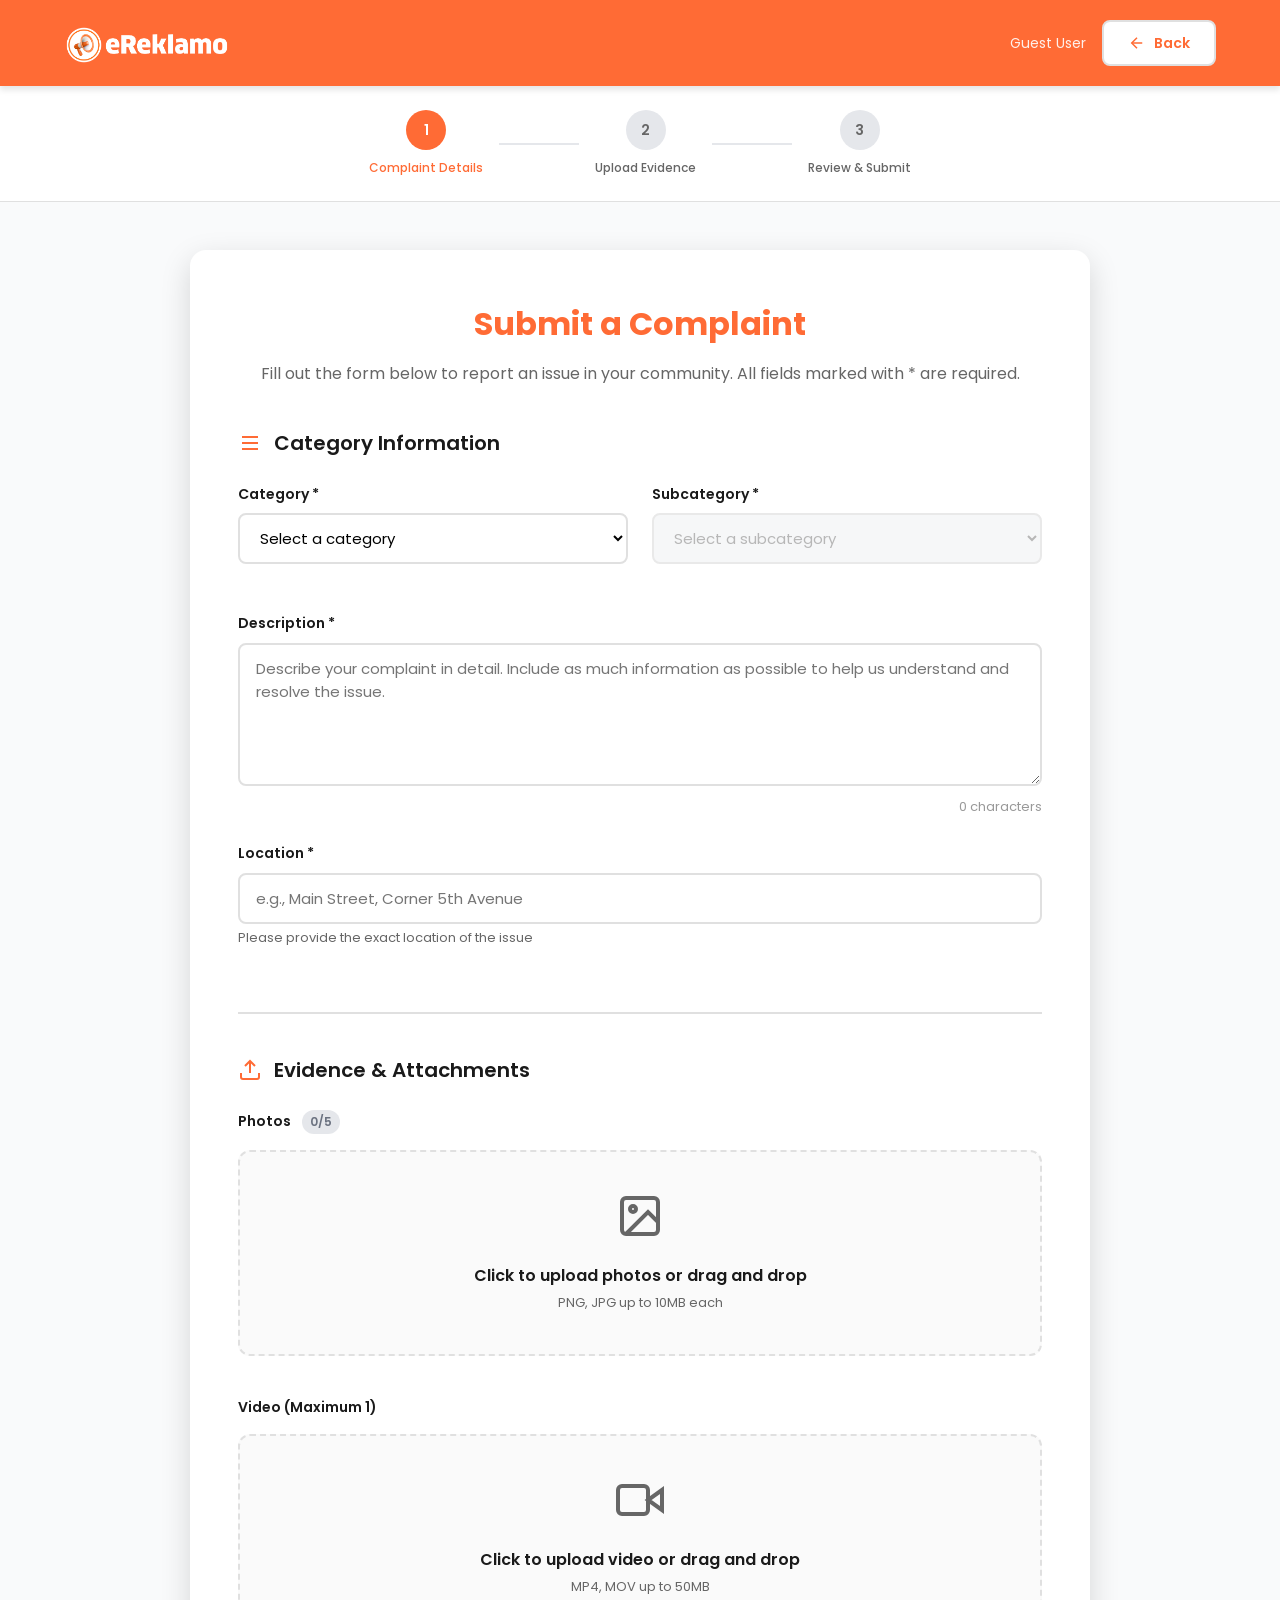
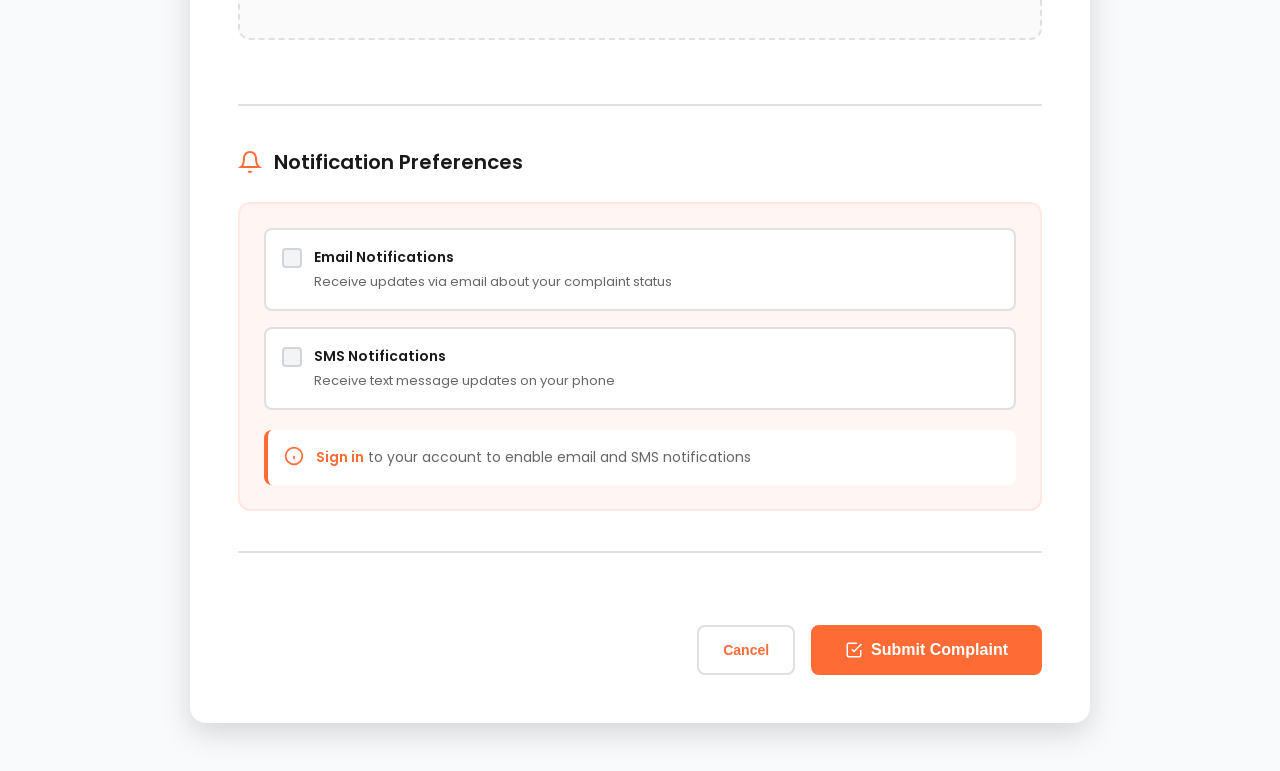
==== index.html @ ff2fb3d8 "progress oct 6" ====
<!DOCTYPE html>
<html lang="en">
<head>
    <meta charset="UTF-8">
    <meta name="viewport" content="width=device-width, initial-scale=1.0">
    <title>Submit Complaint - eReklamo</title>
    <link rel="stylesheet" href="index.css">
    <link href="https://fonts.googleapis.com/css2?family=Inter:wght@400;500;600;700&display=swap" rel="stylesheet">
    <link rel="icon" type="image/png" href="logos/eReklamo_Icon.png">
</head>
<body>
    <!-- Header -->
    <header class="header">
        <div class="container">
            <div class="header-content">
                <div class="logo">
                    <img class="ereklamo-logo" src="logos/eReklamo_White.png" />
                </div>
                <div class="header-right">
                    <span class="user-status" id="userStatus">Guest User</span>
                    <a href="landing_page.html" class="btn btn-outline">
                        <svg class="btn-icon" viewBox="0 0 24 24" fill="none" stroke="currentColor">
                            <line x1="19" y1="12" x2="5" y2="12"></line>
                            <polyline points="12 19 5 12 12 5"></polyline>
                        </svg>
                        Back
                    </a>
                </div>
            </div>
        </div>
    </header>

    <!-- Progress Indicator -->
    <div class="progress-container">
        <div class="container">
            <div class="progress-steps">
                <div class="progress-step active">
                    <div class="step-circle">1</div>
                    <span class="step-label">Complaint Details</span>
                </div>
                <div class="progress-line"></div>
                <div class="progress-step">
                    <div class="step-circle">2</div>
                    <span class="step-label">Upload Evidence</span>
                </div>
                <div class="progress-line"></div>
                <div class="progress-step">
                    <div class="step-circle">3</div>
                    <span class="step-label">Review & Submit</span>
                </div>
            </div>
        </div>
    </div>

    <!-- Main Form Section -->
    <main class="main-content">
        <div class="container">
            <div class="form-wrapper">
                <div class="form-header">
                    <h2 class="form-title">Submit a Complaint</h2>
                    <p class="form-description">Fill out the form below to report an issue in your community. All fields marked with * are required.</p>
                </div>

                <form id="complaintForm" class="complaint-form">
                    <!-- Category Section -->
                    <div class="form-section">
                        <h3 class="section-title">
                            <svg class="section-icon" viewBox="0 0 24 24" fill="none" stroke="currentColor">
                                <path d="M4 6h16M4 12h16M4 18h16"></path>
                            </svg>
                            Category Information
                        </h3>

                        <div class="form-row">
                            <div class="form-group">
                                <label for="category">Category *</label>
                                <select id="category" name="category" required>
                                    <option value="">Select a category</option>
                                    <option value="infrastructure">Infrastructure</option>
                                    <option value="environment">Environment</option>/option>
                                    <option value="peace_and_order">Peace & Order</option>
                                    <option value="health_and_sanitation">Health & Sanitation</option>
                                    <option value="public_safety">Public Safety</option>
                                    <option value="traffic_and_transportation">Traffic & Transportation</option>
                                    <option value="others">Others</option>
                                </select>
                            </div>

                            <div class="form-group">
                                <label for="subcategory">Subcategory *</label>
                                <select id="subcategory" name="subcategory" required disabled>
                                    <option value="">Select a subcategory</option>
                                </select>
                            </div>
                        </div>

                        <div class="form-group">
                            <label for="description">Description *</label>
                            <textarea 
                                id="description" 
                                name="description" 
                                rows="5" 
                                placeholder="Describe your complaint in detail. Include as much information as possible to help us understand and resolve the issue."
                                required
                            ></textarea>
                            <div class="char-counter">
                                <span id="charCount">0</span> characters
                            </div>
                        </div>

                        <div class="form-group">
                            <label for="location">Location *</label>
                            <input 
                                type="text" 
                                id="location" 
                                name="location" 
                                placeholder="e.g., Main Street, Corner 5th Avenue"
                                required
                            >
                            <p class="field-hint">Please provide the exact location of the issue</p>
                        </div>
                    </div>

                    <!-- Upload Section -->
                    <div class="form-section">
                        <h3 class="section-title">
                            <svg class="section-icon" viewBox="0 0 24 24" fill="none" stroke="currentColor">
                                <path d="M21 15v4a2 2 0 0 1-2 2H5a2 2 0 0 1-2-2v-4"></path>
                                <polyline points="17 8 12 3 7 8"></polyline>
                                <line x1="12" y1="3" x2="12" y2="15"></line>
                            </svg>
                            Evidence & Attachments
                        </h3>

                        <div class="form-group">
                            <div class="upload-header">
                                <label>
                                    Photos 
                                    <span id="photoCount" class="upload-count">0/5</span>
                                </label>
                                <button type="button" id="clearAllPhotos" class="clear-all-btn" onclick="clearAllPhotos()" style="display: none;" title="Remove all photos">
                                    <svg viewBox="0 0 24 24" fill="none" stroke="currentColor" class="clear-icon">
                                        <polyline points="3 6 5 6 21 6"></polyline>
                                        <path d="M19 6v14a2 2 0 0 1-2 2H7a2 2 0 0 1-2-2V6m3 0V4a2 2 0 0 1 2-2h4a2 2 0 0 1 2 2v2"></path>
                                    </svg>
                                    Clear All
                                </button>
                            </div>
                            <div class="upload-area" id="photoUpload">
                                <svg class="upload-icon" viewBox="0 0 24 24" fill="none" stroke="currentColor">
                                    <rect x="3" y="3" width="18" height="18" rx="2" ry="2"></rect>
                                    <circle cx="8.5" cy="8.5" r="1.5"></circle>
                                    <polyline points="21 15 16 10 5 21"></polyline>
                                </svg>
                                <p class="upload-text">Click to upload photos or drag and drop</p>
                                <p class="upload-hint">PNG, JPG up to 10MB each</p>
                                <input type="file" id="photoInput" accept="image/*" multiple hidden>
                            </div>
                            <div id="photoPreview" class="preview-grid"></div>
                            <p class="upload-info" id="photoInfo" style="display: none;">
                                <svg viewBox="0 0 24 24" fill="none" stroke="currentColor" class="info-icon">
                                    <circle cx="12" cy="12" r="10"></circle>
                                    <line x1="12" y1="16" x2="12" y2="12"></line>
                                    <line x1="12" y1="8" x2="12.01" y2="8"></line>
                                </svg>
                                Click the × button on each photo to remove it
                            </p>
                        </div>

                        <div class="form-group">
                            <div class="upload-header">
                                <label>Video (Maximum 1)</label>
                                <button type="button" id="clearAllAttachments" class="clear-all-btn clear-all-attachments" onclick="clearAllAttachments()" style="display: none;" title="Remove all attachments">
                                    <svg viewBox="0 0 24 24" fill="none" stroke="currentColor" class="clear-icon">
                                        <polyline points="3 6 5 6 21 6"></polyline>
                                        <path d="M19 6v14a2 2 0 0 1-2 2H7a2 2 0 0 1-2-2V6m3 0V4a2 2 0 0 1 2-2h4a2 2 0 0 1 2 2v2"></path>
                                    </svg>
                                    Clear All Attachments
                                </button>
                            </div>
                            <div class="upload-area" id="videoUpload">
                                <svg class="upload-icon" viewBox="0 0 24 24" fill="none" stroke="currentColor">
                                    <polygon points="23 7 16 12 23 17 23 7"></polygon>
                                    <rect x="1" y="5" width="15" height="14" rx="2" ry="2"></rect>
                                </svg>
                                <p class="upload-text">Click to upload video or drag and drop</p>
                                <p class="upload-hint">MP4, MOV up to 50MB</p>
                                <input type="file" id="videoInput" accept="video/*" hidden>
                            </div>
                            <div id="videoPreview"></div>
                        </div>
                    </div>

                    <!-- Notification Preferences -->
                    <div class="form-section">
                        <h3 class="section-title">
                            <svg class="section-icon" viewBox="0 0 24 24" fill="none" stroke="currentColor">
                                <path d="M18 8A6 6 0 0 0 6 8c0 7-3 9-3 9h18s-3-2-3-9"></path>
                                <path d="M13.73 21a2 2 0 0 1-3.46 0"></path>
                            </svg>
                            Notification Preferences
                        </h3>

                        <div class="notification-card" id="notificationSection">
                            <div class="checkbox-group">
                                <label class="checkbox-label">
                                    <input type="checkbox" id="emailUpdates" name="emailUpdates" disabled>
                                    <span class="checkbox-custom"></span>
                                    <span class="checkbox-text">
                                        <strong>Email Notifications</strong>
                                        <small>Receive updates via email about your complaint status</small>
                                    </span>
                                </label>

                                <label class="checkbox-label">
                                    <input type="checkbox" id="smsUpdates" name="smsUpdates" disabled>
                                    <span class="checkbox-custom"></span>
                                    <span class="checkbox-text">
                                        <strong>SMS Notifications</strong>
                                        <small>Receive text message updates on your phone</small>
                                    </span>
                                </label>
                            </div>

                            <div class="notification-notice">
                                <svg class="notice-icon" viewBox="0 0 24 24" fill="none" stroke="currentColor">
                                    <circle cx="12" cy="12" r="10"></circle>
                                    <line x1="12" y1="16" x2="12" y2="12"></line>
                                    <line x1="12" y1="8" x2="12.01" y2="8"></line>
                                </svg>
                                <p>
                                    <a href="sign_in.html" class="link">Sign in</a> to your account to enable email and SMS notifications
                                </p>
                            </div>
                        </div>
                    </div>

                    <!-- Submit Button -->
                    <div class="form-actions-end">
                        <button type="button" class="btn btn-outline" onclick="window.location.href='landing_page.html'">
                            Cancel
                        </button>
                        <button type="submit" class="btn btn-primary btn-large">
                            <svg class="btn-icon" viewBox="0 0 24 24" fill="none" stroke="currentColor">
                                <polyline points="9 11 12 14 22 4"></polyline>
                                <path d="M21 12v7a2 2 0 0 1-2 2H5a2 2 0 0 1-2-2V5a2 2 0 0 1 2-2h11"></path>
                            </svg>
                            Submit Complaint
                        </button>
                    </div>
                </form>
            </div>
        </div>
    </main>

    <script src="index.js"></script>
</body>
</html>
---- index.css ----
@import url('https://fonts.googleapis.com/css2?family=Poppins:wght@300;400;500;600;700&display=swap');

* {
    margin: 0;
    padding: 0;
    box-sizing: border-box;
}

:root {
    --primary: #ff6b35;
    --primary-dark: #e55a2b;
    --primary-light: #fff5f2;
    --secondary: #ffe8df;
    --text-dark: #1a1a1a;
    --text-gray: #666666;
    --text-light: #999999;
    --border: #e0e0e0;
    --white: #ffffff;
    --shadow: 0 2px 4px rgba(0, 0, 0, 0.08);
    --shadow-md: 0 4px 6px rgba(0, 0, 0, 0.1);
    --shadow-lg: 0 10px 30px rgba(0, 0, 0, 0.15);
}

body {
    font-family: 'Poppins', sans-serif;
    color: var(--text-dark);
    background: #f9fafb;
    line-height: 1.6;
}

.ereklamo-logo {
  align-self: stretch;
  flex-shrink: 0;
  margin-top: 4px;
  height: 50px;
  position: relative;
  object-fit: cover;
}

.container {
    max-width: 1200px;
    margin: 0 auto;
    padding: 0 24px;
}

/* Header */
.header {
    background: var(--primary);
    color: white;
    padding: 16px 0;
    box-shadow: var(--shadow-md);
    position: sticky;
    top: 0;
    z-index: 1000;
}

.header-content {
    display: flex;
    justify-content: space-between;
    align-items: center;
}

.header-right {
    display: flex;
    align-items: center;
    gap: 16px;
}

.user-status {
    color: rgba(255, 255, 255, 0.9);
    font-size: 14px;
}

.logo {
    display: flex;
    align-items: center;
    gap: 12px;
}

.logo-icon {
    width: 32px;
    height: 32px;
    stroke-width: 2;
}

.logo-text {
    font-size: 24px;
    font-weight: 700;
    margin: 0;
}

/* Buttons */
.btn {
    display: inline-flex;
    align-items: center;
    gap: 8px;
    padding: 10px 24px;
    border-radius: 8px;
    font-weight: 600;
    text-decoration: none;
    transition: all 0.3s ease;
    cursor: pointer;
    border: 2px solid transparent;
    font-size: 14px;
    background: none;
}

.btn-icon {
    width: 18px;
    height: 18px;
    stroke-width: 2;
}

.btn-primary {
    background: var(--primary);
    color: white;
    border-color: var(--primary);
}

.btn-primary:hover {
    background: var(--primary-dark);
    border-color: var(--primary-dark);
    transform: translateY(-2px);
    box-shadow: var(--shadow-md);
}

.btn-outline {
    background: white;
    color: var(--primary);
    border-color: var(--border);
}

.btn-outline:hover {
    background: var(--primary-light);
    border-color: var(--primary);
}

.btn-large {
    padding: 14px 32px;
    font-size: 16px;
}

/* Progress Indicator */
.progress-container {
    background: white;
    border-bottom: 1px solid var(--border);
    padding: 24px 0;
}

.progress-steps {
    display: flex;
    align-items: center;
    justify-content: center;
    max-width: 600px;
    margin: 0 auto;
}

.progress-step {
    display: flex;
    flex-direction: column;
    align-items: center;
    gap: 8px;
}

.step-circle {
    width: 40px;
    height: 40px;
    border-radius: 50%;
    background: #e5e7eb;
    color: var(--text-gray);
    display: flex;
    align-items: center;
    justify-content: center;
    font-weight: 600;
    font-size: 14px;
    transition: all 0.3s ease;
}

.progress-step.active .step-circle {
    background: var(--primary);
    color: white;
}

.step-label {
    font-size: 12px;
    color: var(--text-gray);
    font-weight: 500;
}

.progress-step.active .step-label {
    color: var(--primary);
}

.progress-line {
    width: 80px;
    height: 2px;
    background: #e5e7eb;
    margin: 0 16px;
}

/* Main Content */
.main-content {
    padding: 48px 0;
}

.form-wrapper {
    max-width: 900px;
    margin: 0 auto;
    background: white;
    border-radius: 16px;
    box-shadow: var(--shadow-lg);
    padding: 48px;
}

.form-header {
    margin-bottom: 40px;
    text-align: center;
}

.form-title {
    font-size: 32px;
    font-weight: 700;
    color: var(--primary);
    margin-bottom: 12px;
}

.form-description {
    color: var(--text-gray);
    font-size: 16px;
}

/* Form Sections */
.form-section {
    margin-bottom: 40px;
    padding-bottom: 40px;
    border-bottom: 2px solid var(--border);
}

.form-section:last-of-type {
    border-bottom: none;
}

.section-title {
    display: flex;
    align-items: center;
    gap: 12px;
    font-size: 20px;
    font-weight: 600;
    color: var(--text-dark);
    margin-bottom: 24px;
}

.section-icon {
    width: 24px;
    height: 24px;
    stroke: var(--primary);
    stroke-width: 2;
}

/* Form Elements */
.form-row {
    display: grid;
    grid-template-columns: 1fr 1fr;
    gap: 24px;
    margin-bottom: 24px;
}

.form-group {
    margin-bottom: 24px;
}

.form-group label {
    display: block;
    font-weight: 600;
    color: var(--text-dark);
    margin-bottom: 8px;
    font-size: 14px;
}

.form-group input[type="text"],
.form-group select,
.form-group textarea {
    width: 100%;
    padding: 12px 16px;
    border: 2px solid var(--border);
    border-radius: 8px;
    font-size: 15px;
    font-family: inherit;
    transition: all 0.3s ease;
    background: white;
}

.form-group input[type="text"]:focus,
.form-group select:focus,
.form-group textarea:focus {
    outline: none;
    border-color: var(--primary);
    box-shadow: 0 0 0 3px rgba(255, 107, 53, 0.1);
}

.form-group select:disabled {
    background: #f3f4f6;
    color: var(--text-light);
    cursor: not-allowed;
}

.form-group textarea {
    resize: vertical;
    min-height: 120px;
}

.char-counter {
    text-align: right;
    font-size: 13px;
    color: var(--text-light);
    margin-top: 4px;
}

.field-hint {
    font-size: 13px;
    color: var(--text-gray);
    margin-top: 4px;
}

/* Upload Areas */
.upload-area {
    border: 2px dashed var(--border);
    border-radius: 12px;
    padding: 40px 20px;
    text-align: center;
    cursor: pointer;
    transition: all 0.3s ease;
    background: #fafafa;
}

.upload-area:hover {
    border-color: var(--primary);
    background: var(--primary-light);
}

.upload-area.upload-disabled {
    border-color: #e5e7eb !important;
    background: #f9fafb !important;
    cursor: not-allowed !important;
    opacity: 0.5;
}

.upload-area.upload-disabled:hover {
    border-color: #e5e7eb !important;
    background: #f9fafb !important;
}

.upload-icon {
    width: 48px;
    height: 48px;
    margin: 0 auto 16px;
    stroke: var(--text-gray);
    stroke-width: 2;
}

.upload-text {
    font-weight: 600;
    color: var(--text-dark);
    margin-bottom: 4px;
}

.upload-hint {
    font-size: 13px;
    color: var(--text-gray);
}

.upload-header {
    display: flex;
    justify-content: space-between;
    align-items: center;
    margin-bottom: 8px;
}

.upload-count {
    display: inline-block;
    background: #e5e7eb;
    color: #6b7280;
    padding: 2px 8px;
    border-radius: 12px;
    font-size: 12px;
    font-weight: 600;
    margin-left: 8px;
}

.upload-count.has-items {
    background: #d1fae5;
    color: #065f46;
}

.upload-count.is-full {
    background: #fee2e2;
    color: #991b1b;
}

.clear-all-btn {
    display: inline-flex;
    align-items: center;
    gap: 6px;
    padding: 6px 12px;
    background: #fee2e2;
    color: #991b1b;
    border: 1px solid #fecaca;
    border-radius: 6px;
    font-size: 13px;
    font-weight: 600;
    cursor: pointer;
    transition: all 0.2s ease;
}

.clear-all-btn:hover {
    background: #fecaca;
    transform: translateY(-1px);
}

.clear-all-btn .clear-icon {
    width: 14px;
    height: 14px;
    stroke-width: 2;
}

.clear-all-attachments {
    background: #dbeafe;
    color: #1e40af;
    border-color: #bfdbfe;
}

.clear-all-attachments:hover {
    background: #bfdbfe;
}

.upload-info {
    display: flex;
    align-items: center;
    gap: 8px;
    margin-top: 12px;
    padding: 10px 14px;
    background: #eff6ff;
    border: 1px solid #dbeafe;
    border-radius: 8px;
    font-size: 13px;
    color: #1e40af;
}

.upload-info .info-icon {
    width: 16px;
    height: 16px;
    stroke-width: 2;
    flex-shrink: 0;
}

.preview-grid {
    display: grid;
    grid-template-columns: repeat(auto-fill, minmax(120px, 1fr));
    gap: 12px;
    margin-top: 16px;
}

.preview-item {
    position: relative;
    border-radius: 8px;
    overflow: hidden;
    aspect-ratio: 1;
    border: 2px solid var(--border);
}

.preview-item img {
    width: 100%;
    height: 100%;
    object-fit: cover;
}

.preview-remove {
    position: absolute;
    top: 4px;
    right: 4px;
    width: 24px;
    height: 24px;
    background: rgba(239, 68, 68, 0.9);
    border: none;
    border-radius: 50%;
    color: white;
    cursor: pointer;
    display: flex;
    align-items: center;
    justify-content: center;
    font-size: 14px;
    transition: all 0.3s ease;
}

.preview-remove:hover {
    background: #dc2626;
    transform: scale(1.1);
}

.video-preview {
    margin-top: 16px;
    padding: 16px;
    background: var(--primary-light);
    border-radius: 8px;
    display: flex;
    align-items: center;
    justify-content: space-between;
    position: relative;
}

.video-preview .preview-remove {
    position: relative;
    top: auto;
    right: auto;
}

.video-info {
    display: flex;
    align-items: center;
    gap: 12px;
}

.video-icon {
    width: 40px;
    height: 40px;
    background: var(--primary);
    border-radius: 8px;
    display: flex;
    align-items: center;
    justify-content: center;
}

.video-icon svg {
    width: 20px;
    height: 20px;
    stroke: white;
    stroke-width: 2;
}

/* Notification Card */
.notification-card {
    background: var(--primary-light);
    border: 2px solid var(--secondary);
    border-radius: 12px;
    padding: 24px;
}

.checkbox-group {
    display: flex;
    flex-direction: column;
    gap: 16px;
    margin-bottom: 20px;
}

.checkbox-label {
    display: flex;
    align-items: flex-start;
    gap: 12px;
    cursor: pointer;
    padding: 16px;
    background: white;
    border-radius: 8px;
    border: 2px solid var(--border);
    transition: all 0.3s ease;
}

.checkbox-label:hover {
    border-color: var(--primary);
}

.checkbox-label input[type="checkbox"] {
    display: none;
}

.checkbox-custom {
    width: 20px;
    height: 20px;
    border: 2px solid var(--border);
    border-radius: 4px;
    flex-shrink: 0;
    margin-top: 2px;
    transition: all 0.3s ease;
    position: relative;
}

.checkbox-label input[type="checkbox"]:checked + .checkbox-custom {
    background: var(--primary);
    border-color: var(--primary);
}

.checkbox-label input[type="checkbox"]:checked + .checkbox-custom::after {
    content: '✓';
    position: absolute;
    top: 50%;
    left: 50%;
    transform: translate(-50%, -50%);
    color: white;
    font-size: 14px;
}

.checkbox-label input[type="checkbox"]:disabled + .checkbox-custom {
    background: #f3f4f6;
    border-color: #d1d5db;
    cursor: not-allowed;
}

.checkbox-text {
    display: flex;
    flex-direction: column;
    gap: 4px;
}

.checkbox-text strong {
    font-weight: 600;
    color: var(--text-dark);
    font-size: 14px;
}

.checkbox-text small {
    font-size: 13px;
    color: var(--text-gray);
}

.notification-notice {
    display: flex;
    gap: 12px;
    padding: 16px;
    background: white;
    border-radius: 8px;
    border-left: 4px solid var(--primary);
}

.notice-icon {
    width: 20px;
    height: 20px;
    stroke: var(--primary);
    stroke-width: 2;
    flex-shrink: 0;
}

.notification-notice p {
    font-size: 14px;
    color: var(--text-gray);
    margin: 0;
}

.link {
    color: var(--primary);
    text-decoration: none;
    font-weight: 600;
}

.link:hover {
    text-decoration: underline;
}

/* Form Actions */
.form-actions {
    display: flex;
    justify-content: flex-end;
    gap: 16px;
    margin-top: 40px;
    padding-top: 32px;
    border-top: 2px solid var(--border);
}

.form-actions-end {
    display: flex;
    justify-content: flex-end;
    gap: 16px;
    margin-top: 40px;
    padding-top: 32px;
  
}

/* Responsive Design */
@media (max-width: 768px) {
    .form-wrapper {
        padding: 24px;
    }

    .form-title {
        font-size: 24px;
    }

    .form-row {
        grid-template-columns: 1fr;
        gap: 16px;
    }

    .progress-steps {
        max-width: 100%;
    }

    .step-label {
        display: none;
    }

    .progress-line {
        width: 40px;
        margin: 0 8px;
    }

    .form-actions {
        flex-direction: column-reverse;
    }

    .form-actions .btn {
        width: 100%;
        justify-content: center;
    }

    .preview-grid {
        grid-template-columns: repeat(auto-fill, minmax(100px, 1fr));
    }
}
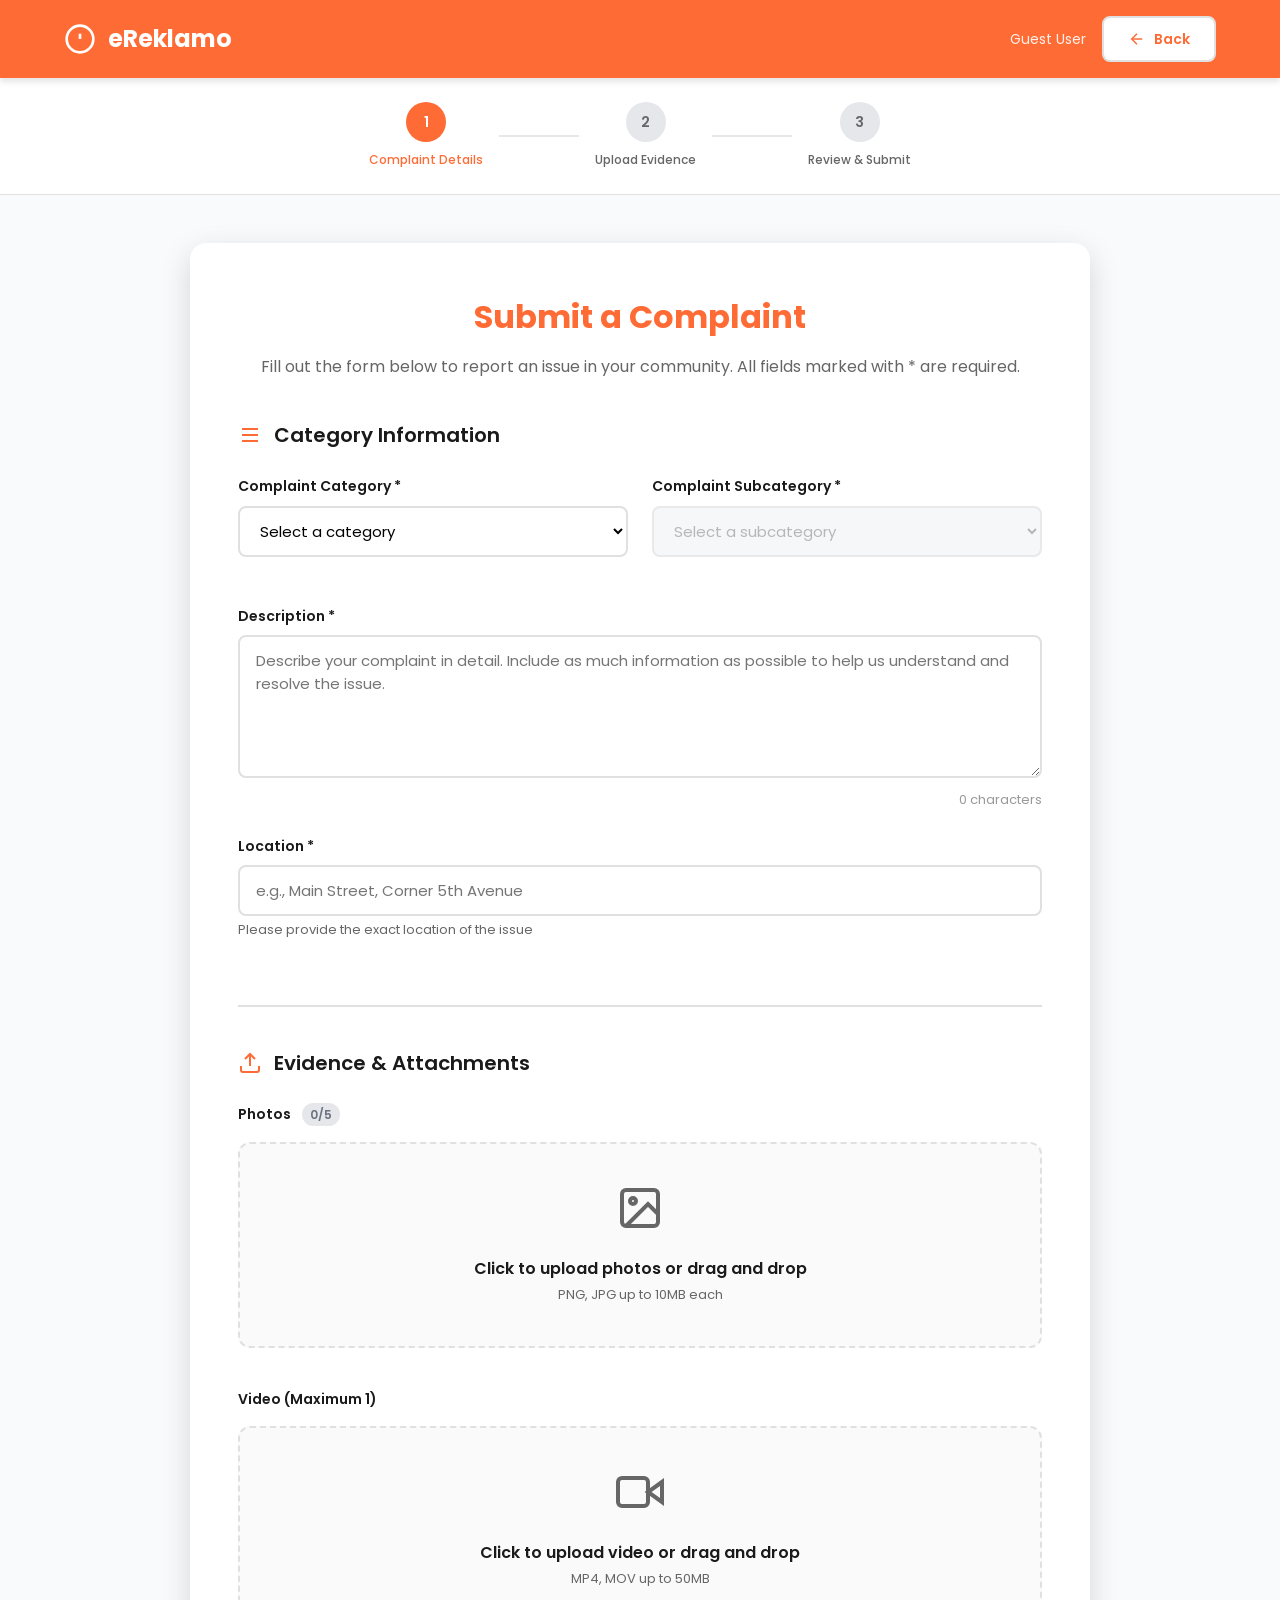
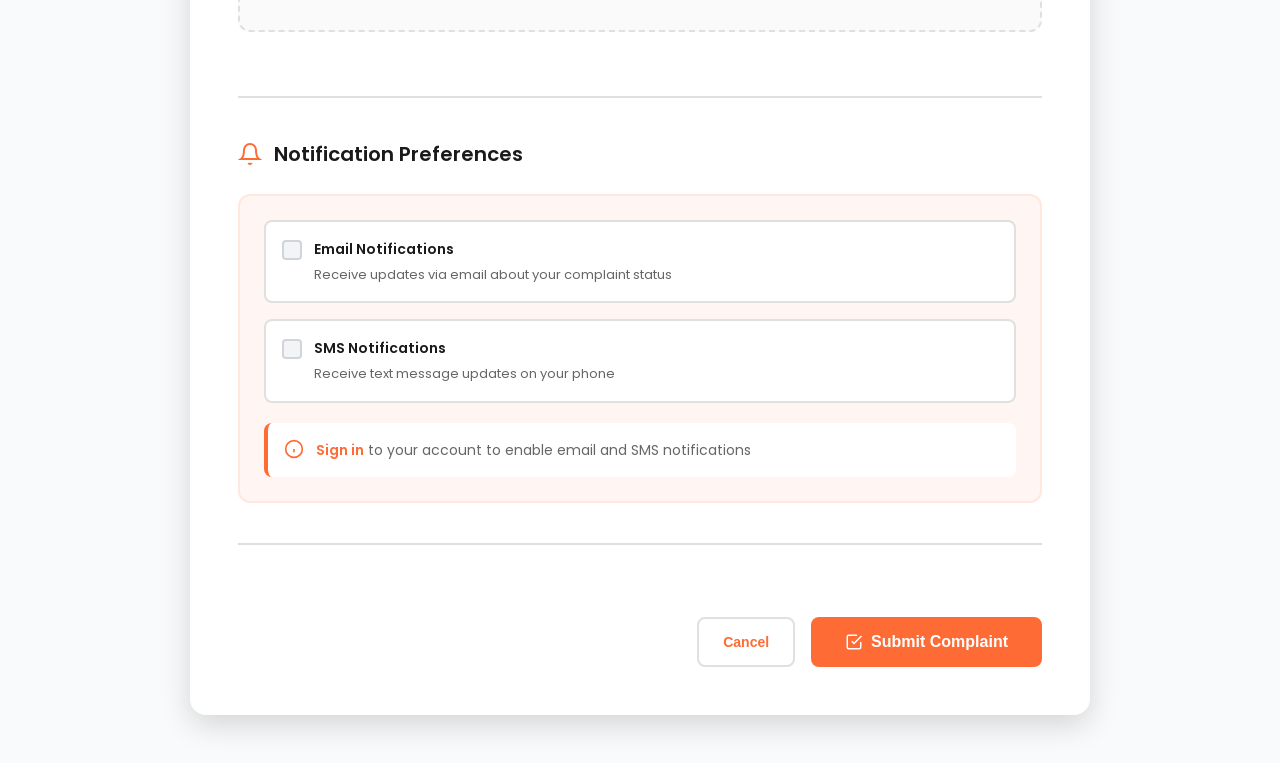
==== commit 129c6cb2: "october 9 commit 1" ====
--- a/index.html
+++ b/index.html
@@ -6,7 +6,6 @@
     <title>Submit Complaint - eReklamo</title>
     <link rel="stylesheet" href="index.css">
     <link href="https://fonts.googleapis.com/css2?family=Inter:wght@400;500;600;700&display=swap" rel="stylesheet">
-    <link rel="icon" type="image/png" href="logos/eReklamo_Icon.png">
 </head>
 <body>
     <!-- Header -->
@@ -14,7 +13,12 @@
         <div class="container">
             <div class="header-content">
                 <div class="logo">
-                    <img class="ereklamo-logo" src="logos/eReklamo_White.png" />
+                    <svg class="logo-icon" viewBox="0 0 24 24" fill="none" stroke="currentColor">
+                        <circle cx="12" cy="12" r="10"></circle>
+                        <line x1="12" y1="8" x2="12" y2="12"></line>
+                        <line x1="12" y1="16" x2="12.01" y2="16"></line>
+                    </svg>
+                    <h1 class="logo-text">eReklamo</h1>
                 </div>
                 <div class="header-right">
                     <span class="user-status" id="userStatus">Guest User</span>
@@ -73,25 +77,36 @@
 
                         <div class="form-row">
                             <div class="form-group">
-                                <label for="category">Category *</label>
+                                <label for="category">Complaint Category *</label>
                                 <select id="category" name="category" required>
                                     <option value="">Select a category</option>
                                     <option value="infrastructure">Infrastructure</option>
-                                    <option value="environment">Environment</option>/option>
-                                    <option value="peace_and_order">Peace & Order</option>
-                                    <option value="health_and_sanitation">Health & Sanitation</option>
+                                    <option value="environment">Environment</option>
+                                    <option value="peace_and_order">Peace and Order</option>
+                                    <option value="health_and_sanitation">Health and Sanitation</option>
                                     <option value="public_safety">Public Safety</option>
-                                    <option value="traffic_and_transportation">Traffic & Transportation</option>
+                                    <option value="traffic_and_transportation">Traffic and Transportation</option>
                                     <option value="others">Others</option>
                                 </select>
                             </div>
 
                             <div class="form-group">
-                                <label for="subcategory">Subcategory *</label>
+                                <label for="subcategory">Complaint Subcategory *</label>
                                 <select id="subcategory" name="subcategory" required disabled>
                                     <option value="">Select a subcategory</option>
                                 </select>
                             </div>
+                        </div>
+
+                        <div class="form-group" id="otherCategoryGroup" style="display: none;">
+                            <label for="otherCategory">Please specify your complaint *</label>
+                            <input 
+                                type="text" 
+                                id="otherCategory" 
+                                name="otherCategory" 
+                                placeholder="Please describe your concern in brief"
+                            >
+                            <p class="field-hint">This field is required when "Others" category is selected</p>
                         </div>
 
                         <div class="form-group">
@@ -236,7 +251,7 @@
                     </div>
 
                     <!-- Submit Button -->
-                    <div class="form-actions-end">
+                    <div class="form-actions-bottom">
                         <button type="button" class="btn btn-outline" onclick="window.location.href='landing_page.html'">
                             Cancel
                         </button>
--- a/index.css
+++ b/index.css
@@ -28,15 +28,6 @@
     line-height: 1.6;
 }
 
-.ereklamo-logo {
-  align-self: stretch;
-  flex-shrink: 0;
-  margin-top: 4px;
-  height: 50px;
-  position: relative;
-  object-fit: cover;
-}
-
 .container {
     max-width: 1200px;
     margin: 0 auto;
@@ -664,14 +655,15 @@
     border-top: 2px solid var(--border);
 }
 
-.form-actions-end {
+.form-actions-bottom {
     display: flex;
     justify-content: flex-end;
     gap: 16px;
     margin-top: 40px;
     padding-top: 32px;
-  
-}
+
+}
+
 
 /* Responsive Design */
 @media (max-width: 768px) {
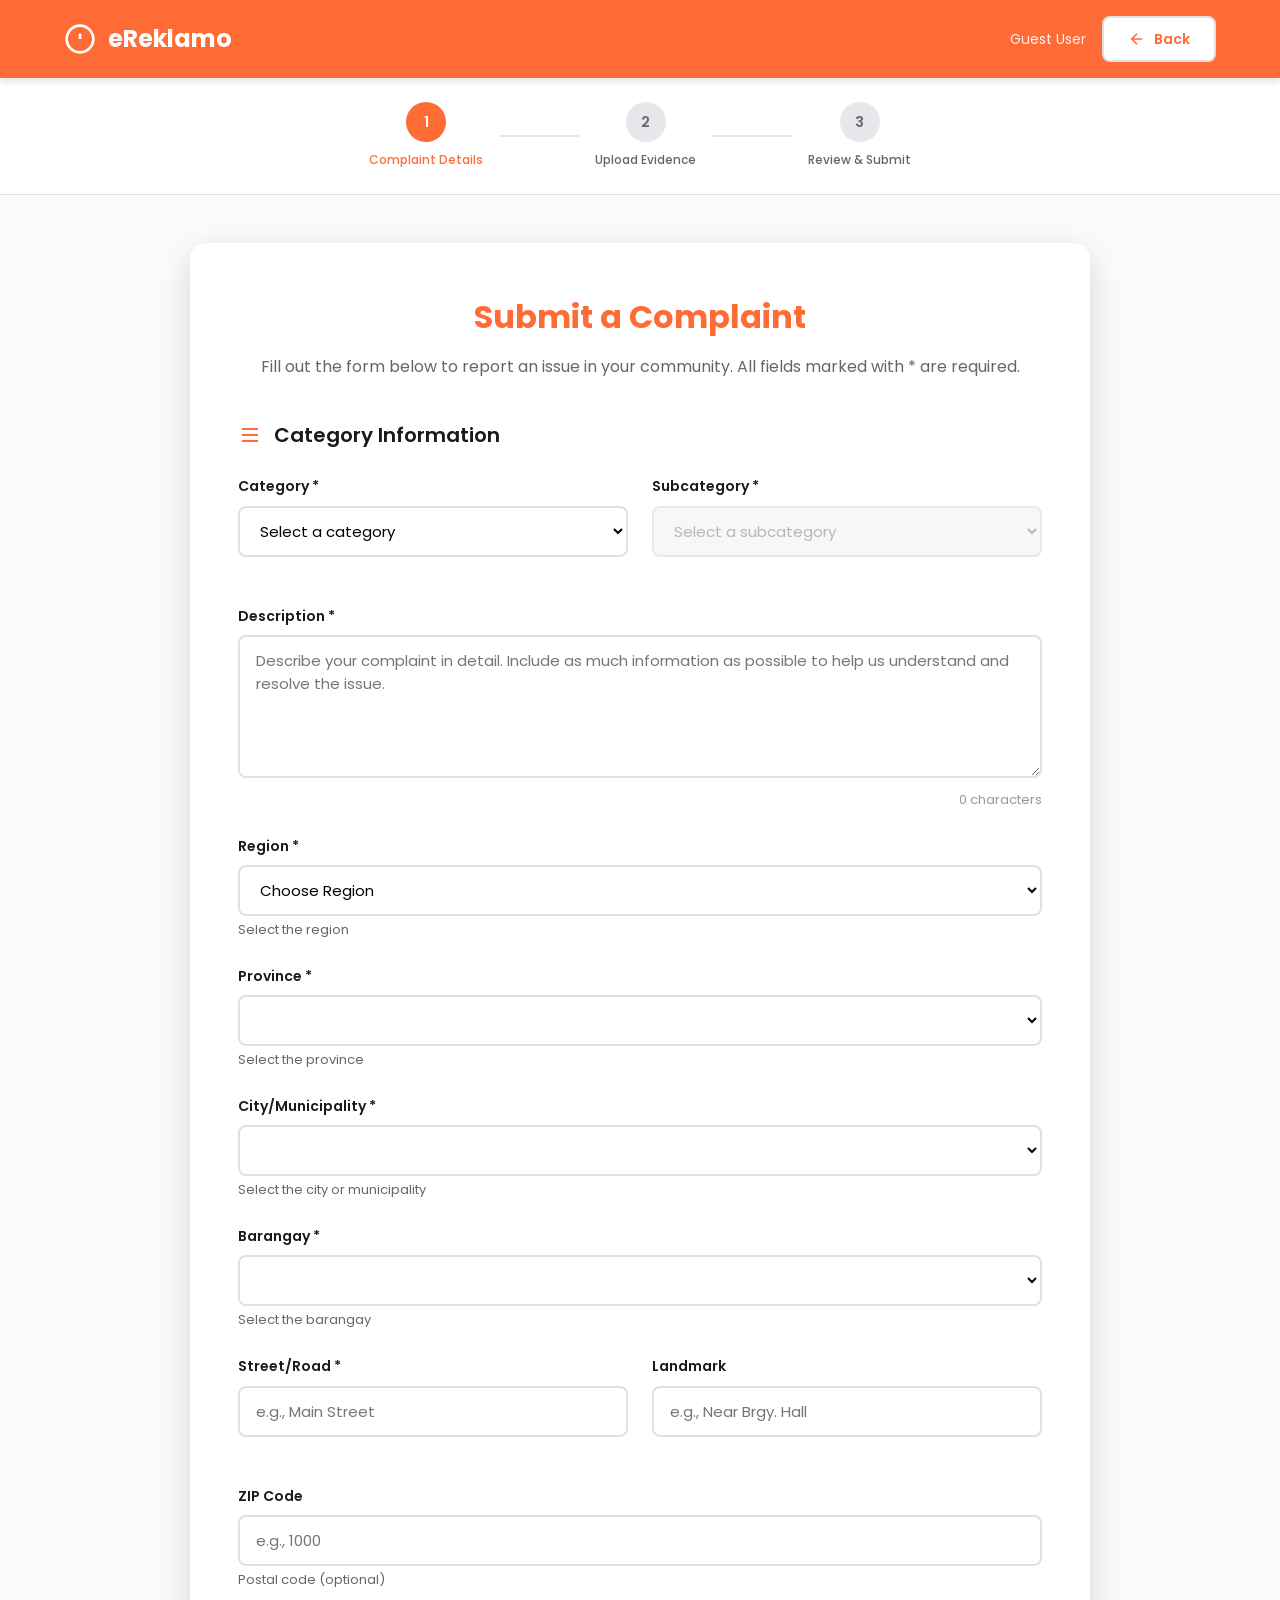
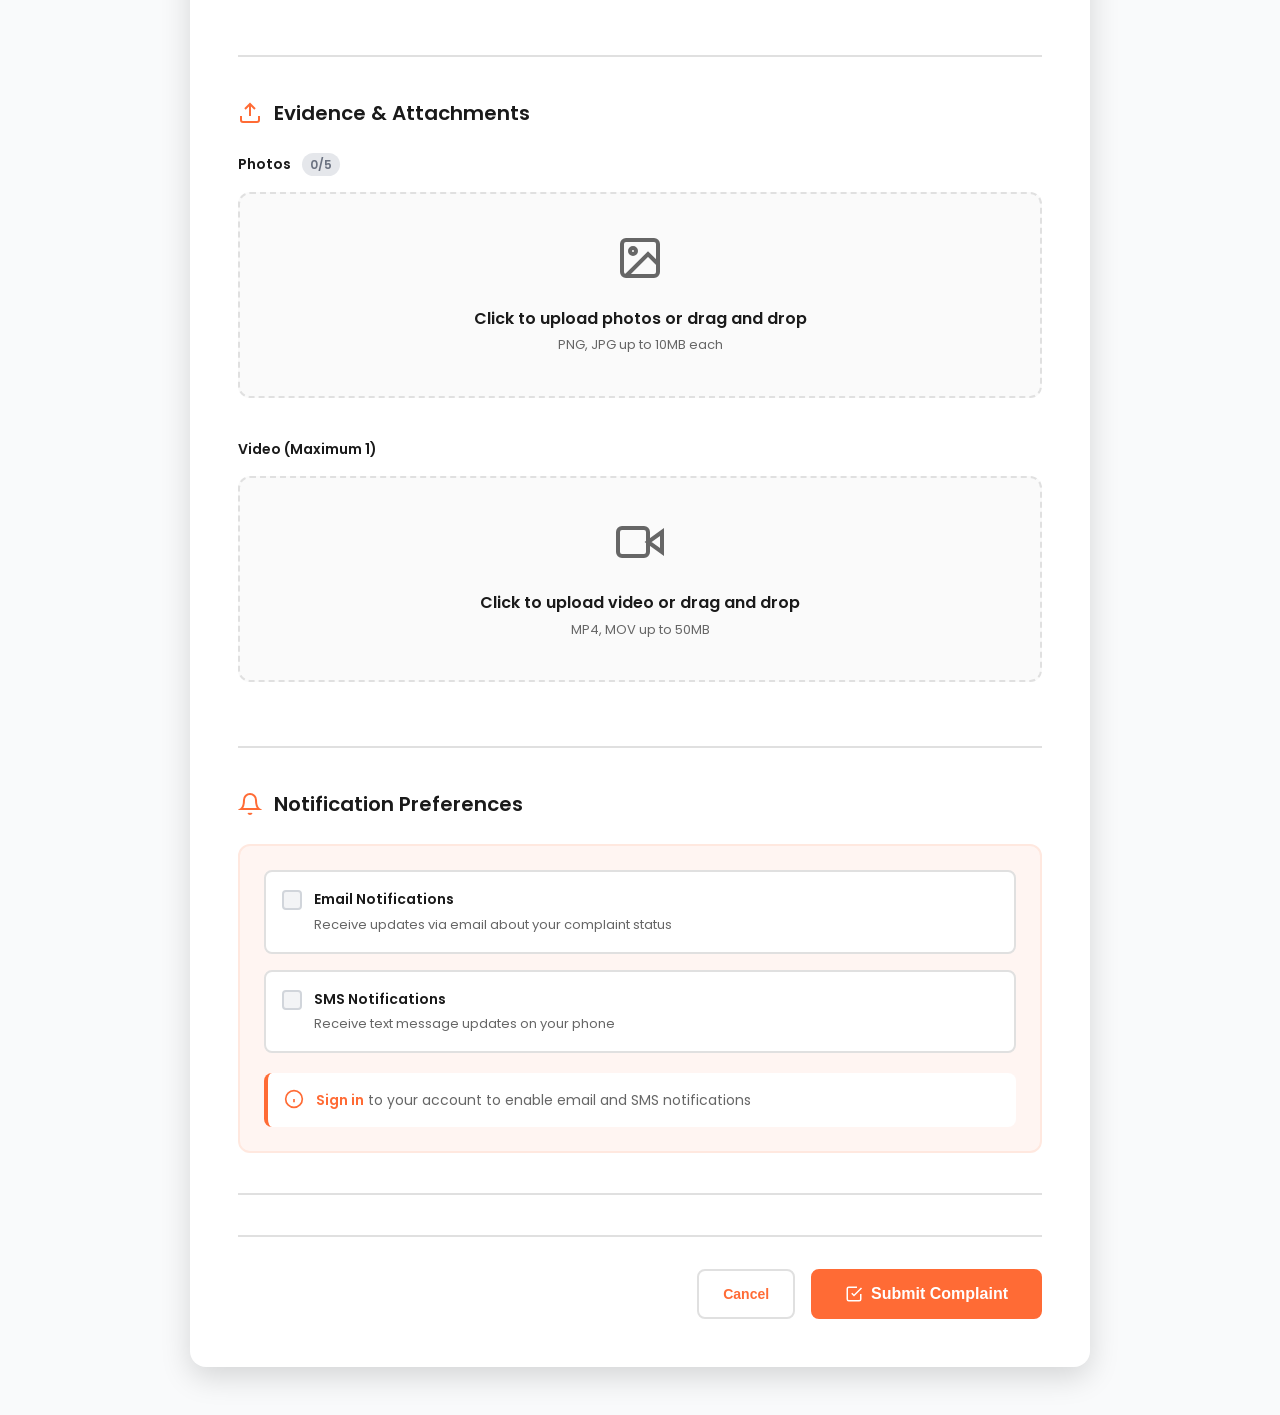
==== commit 2aacc1a4: "oct 13 commit 1" ====
--- a/index.html
+++ b/index.html
@@ -3,6 +3,9 @@
 <head>
     <meta charset="UTF-8">
     <meta name="viewport" content="width=device-width, initial-scale=1.0">
+    <!-- JQuery for Address Selector -->
+    <script src="https://ajax.googleapis.com/ajax/libs/jquery/3.5.1/jquery.min.js"></script>
+
     <title>Submit Complaint - eReklamo</title>
     <link rel="stylesheet" href="index.css">
     <link href="https://fonts.googleapis.com/css2?family=Inter:wght@400;500;600;700&display=swap" rel="stylesheet">
@@ -77,7 +80,7 @@
 
                         <div class="form-row">
                             <div class="form-group">
-                                <label for="category">Complaint Category *</label>
+                                <label for="category">Category *</label>
                                 <select id="category" name="category" required>
                                     <option value="">Select a category</option>
                                     <option value="infrastructure">Infrastructure</option>
@@ -91,7 +94,7 @@
                             </div>
 
                             <div class="form-group">
-                                <label for="subcategory">Complaint Subcategory *</label>
+                                <label for="subcategory">Subcategory *</label>
                                 <select id="subcategory" name="subcategory" required disabled>
                                     <option value="">Select a subcategory</option>
                                 </select>
@@ -123,18 +126,68 @@
                             </div>
                         </div>
 
-                        <div class="form-group">
-                            <label for="location">Location *</label>
+                        <!-- Dynamic Location Dropdowns - Implement cascading logic with Fetch API -->
+                        <div class="form-group">
+                            <label for="region">Region *</label>
+                            <select id="region" name="region" required></select>
+                            <p class="field-hint">Select the region</p>
+                        </div>
+
+                        <div class="form-group">
+                            <label for="province">Province *</label>
+                            <select id="province" name="province" required ></select>
+                            <p class="field-hint">Select the province</p>
+                        </div>
+
+                        <div class="form-group">
+                            <label for="city">City/Municipality *</label>
+                            <select id="city" name="city" required ></select>
+                            <p class="field-hint">Select the city or municipality</p>
+                        </div>
+
+                        <div class="form-group">
+                            <label for="barangay">Barangay *</label>
+                            <select id="barangay" name="barangay" required ></select>
+                            <p class="field-hint">Select the barangay</p>
+                        </div>
+
+                        <div class="form-row">
+                            <div class="form-group">
+                                <label for="street">Street/Road *</label>
+                                <input 
+                                    type="text" 
+                                    id="street" 
+                                    name="street" 
+                                    placeholder="e.g., Main Street"
+                                    required
+                                >
+                            </div>
+                            <div class="form-group">
+                                <label for="landmark">Landmark</label>
+                                <input 
+                                    type="text" 
+                                    id="landmark" 
+                                    name="landmark" 
+                                    placeholder="e.g., Near Brgy. Hall"
+                                >
+                            </div>
+                        </div>
+
+                        <div class="form-group">
+                            <label for="zipCode">ZIP Code</label>
                             <input 
                                 type="text" 
-                                id="location" 
-                                name="location" 
-                                placeholder="e.g., Main Street, Corner 5th Avenue"
-                                required
+                                id="zipCode" 
+                                name="zipCode" 
+                                placeholder="e.g., 1000"
+                                maxlength="4"
                             >
-                            <p class="field-hint">Please provide the exact location of the issue</p>
+                            <p class="field-hint">Postal code (optional)</p>
                         </div>
                     </div>
+
+                    <!-- Script for Address Selector -->
+                    <script src="ph-address-selector.js"></script>
 
                     <!-- Upload Section -->
                     <div class="form-section">
@@ -251,11 +304,11 @@
                     </div>
 
                     <!-- Submit Button -->
-                    <div class="form-actions-bottom">
+                    <div class="form-actions">
                         <button type="button" class="btn btn-outline" onclick="window.location.href='landing_page.html'">
                             Cancel
                         </button>
-                        <button type="submit" class="btn btn-primary btn-large">
+                        <button type="submit" class="btn btn-primary btn-large" onclick="window.location.href='tracking_page.html'">
                             <svg class="btn-icon" viewBox="0 0 24 24" fill="none" stroke="currentColor">
                                 <polyline points="9 11 12 14 22 4"></polyline>
                                 <path d="M21 12v7a2 2 0 0 1-2 2H5a2 2 0 0 1-2-2V5a2 2 0 0 1 2-2h11"></path>
--- a/index.css
+++ b/index.css
@@ -655,16 +655,6 @@
     border-top: 2px solid var(--border);
 }
 
-.form-actions-bottom {
-    display: flex;
-    justify-content: flex-end;
-    gap: 16px;
-    margin-top: 40px;
-    padding-top: 32px;
-
-}
-
-
 /* Responsive Design */
 @media (max-width: 768px) {
     .form-wrapper {
